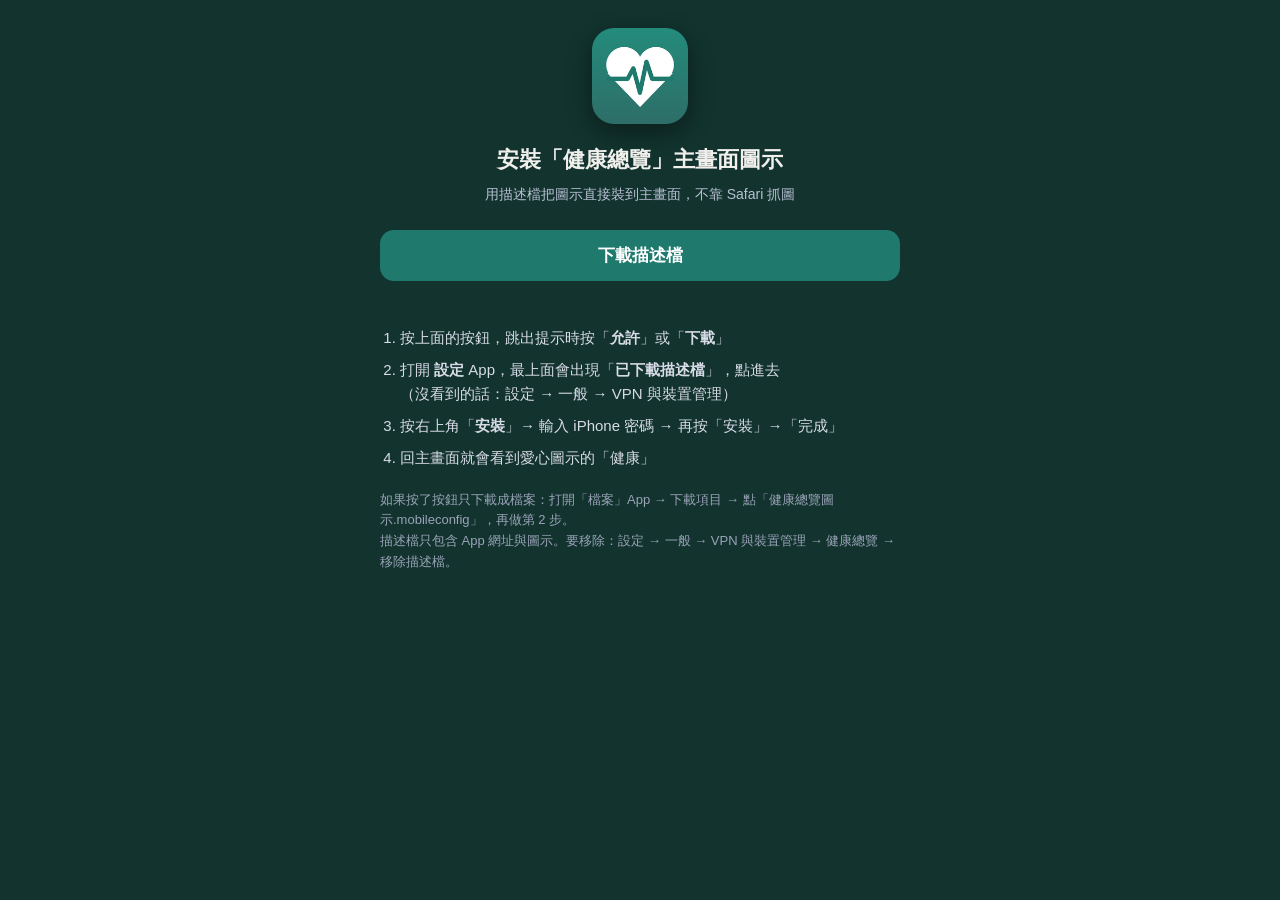
==== install-icon.html @ 59957656 "健康總覽 App 第一版 Co-Authored-By: Claude Opus 5.5 <noreply@anthropic.com>" ====
<!doctype html>
<html lang="zh-Hant">
<head>
<meta charset="utf-8">
<meta name="viewport" content="width=device-width, initial-scale=1">
<title>安裝主畫面圖示</title>
<style>
body { font-family: -apple-system, "PingFang TC", sans-serif; margin: 0; padding: 28px 20px 40px; background: #12332e; color: #f0efec; line-height: 1.6; }
.wrap { max-width: 520px; margin: 0 auto; }
img { display: block; width: 96px; height: 96px; border-radius: 22px; margin: 0 auto 18px; box-shadow: 0 8px 24px rgba(0,0,0,.4); }
h1 { font-size: 22px; text-align: center; margin: 0 0 6px; }
.sub { text-align: center; color: #b8bfd3; margin: 0 0 24px; font-size: 14px; }
button { display: block; width: 100%; padding: 14px; border: 0; border-radius: 14px; background: #1f7a6d; color: #fff; font-size: 17px; font-weight: 600; }
ol { padding-left: 20px; color: #d7dbe6; font-size: 15px; }
li { margin: 8px 0; }
.note { font-size: 13px; color: #9aa3b8; margin-top: 20px; }
#msg { text-align: center; font-size: 14px; color: #f5c04a; min-height: 20px; margin: 10px 0 0; }
</style>
</head>
<body>
<div class="wrap">
  <img src="icon-180.png" alt="健康圖示">
  <h1>安裝「健康總覽」主畫面圖示</h1>
  <p class="sub">用描述檔把圖示直接裝到主畫面，不靠 Safari 抓圖</p>
  <button id="dl">下載描述檔</button>
  <p id="msg"></p>
  <ol>
    <li>按上面的按鈕，跳出提示時按「<b>允許</b>」或「<b>下載</b>」</li>
    <li>打開 <b>設定</b> App，最上面會出現「<b>已下載描述檔</b>」，點進去<br>（沒看到的話：設定 → 一般 → VPN 與裝置管理）</li>
    <li>按右上角「<b>安裝</b>」→ 輸入 iPhone 密碼 → 再按「安裝」→「完成」</li>
    <li>回主畫面就會看到愛心圖示的「健康」</li>
  </ol>
  <p class="note">如果按了按鈕只下載成檔案：打開「檔案」App → 下載項目 → 點「健康總覽圖示.mobileconfig」，再做第 2 步。<br>
  描述檔只包含 App 網址與圖示。要移除：設定 → 一般 → VPN 與裝置管理 → 健康總覽 → 移除描述檔。</p>
</div>
<script>
// GitHub Pages 會把 .mobileconfig 當成文字顯示，所以改用指定正確類型的下載，iPhone 才會當成描述檔
document.getElementById('dl').addEventListener('click', async () => {
  const msg = document.getElementById('msg');
  msg.textContent = '準備中…';
  try {
    const text = await fetch('install-icon.mobileconfig', { cache: 'no-store' }).then(r => r.text());
    const blob = new Blob([text], { type: 'application/x-apple-aspen-config' });
    const a = document.createElement('a');
    a.href = URL.createObjectURL(blob);
    a.download = '健康總覽圖示.mobileconfig';
    document.body.appendChild(a);
    a.click();
    a.remove();
    msg.textContent = '下載好之後，請打開「設定」App 繼續安裝';
  } catch (e) {
    msg.textContent = '下載失敗，請確認有網路後再試一次';
  }
});
</script>
</body>
</html>
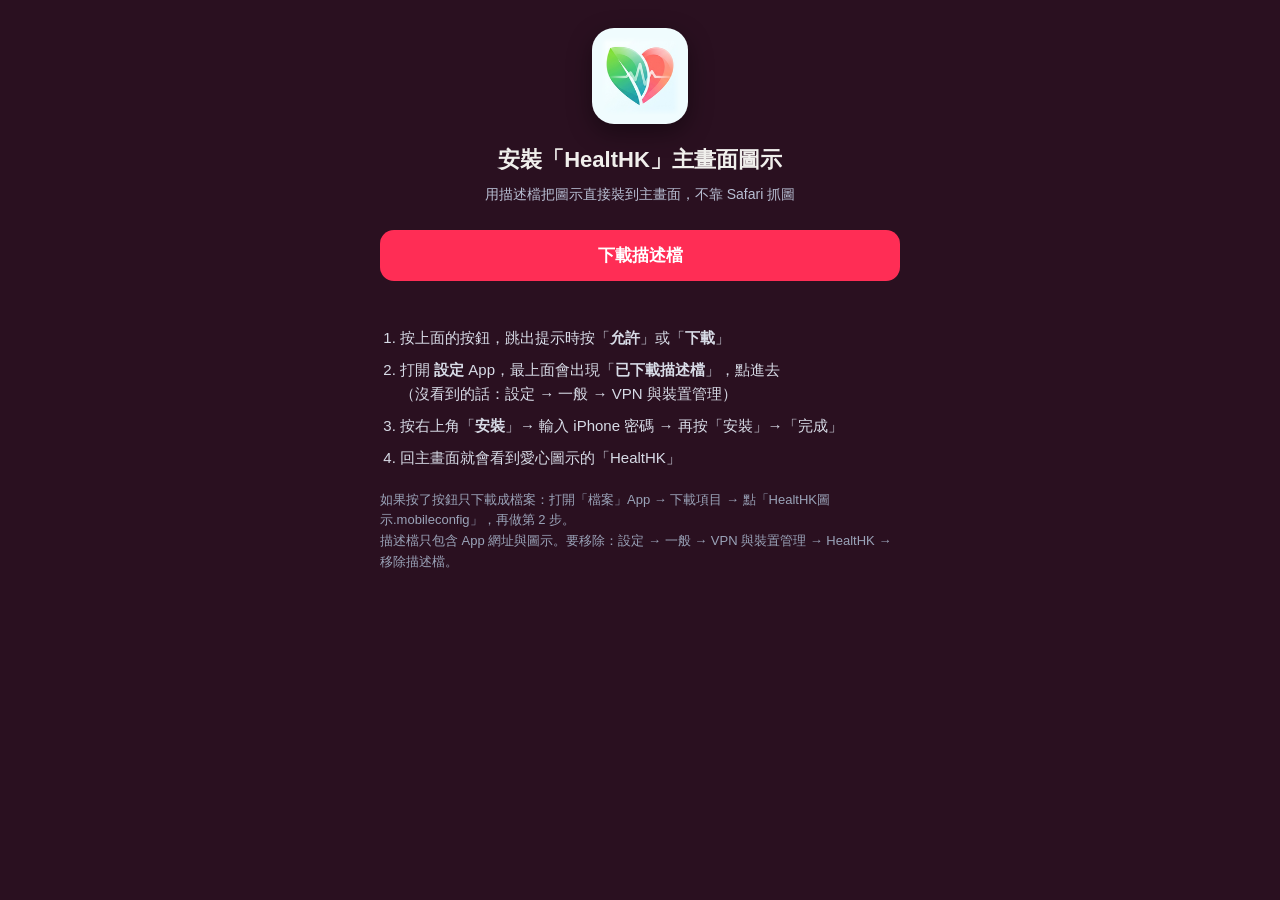
==== commit 27f3e830: "1.3.0: HealtHK 改名、新圖示、Apple 健康風格配色 Co-Authored-By: Claude Opus 5.5 <noreply@anthropic.com>" ====
--- a/install-icon.html
+++ b/install-icon.html
@@ -5,12 +5,12 @@
 <meta name="viewport" content="width=device-width, initial-scale=1">
 <title>安裝主畫面圖示</title>
 <style>
-body { font-family: -apple-system, "PingFang TC", sans-serif; margin: 0; padding: 28px 20px 40px; background: #12332e; color: #f0efec; line-height: 1.6; }
+body { font-family: -apple-system, "PingFang TC", sans-serif; margin: 0; padding: 28px 20px 40px; background: #2a1020; color: #f0efec; line-height: 1.6; }
 .wrap { max-width: 520px; margin: 0 auto; }
 img { display: block; width: 96px; height: 96px; border-radius: 22px; margin: 0 auto 18px; box-shadow: 0 8px 24px rgba(0,0,0,.4); }
 h1 { font-size: 22px; text-align: center; margin: 0 0 6px; }
 .sub { text-align: center; color: #b8bfd3; margin: 0 0 24px; font-size: 14px; }
-button { display: block; width: 100%; padding: 14px; border: 0; border-radius: 14px; background: #1f7a6d; color: #fff; font-size: 17px; font-weight: 600; }
+button { display: block; width: 100%; padding: 14px; border: 0; border-radius: 14px; background: #ff2d55; color: #fff; font-size: 17px; font-weight: 600; }
 ol { padding-left: 20px; color: #d7dbe6; font-size: 15px; }
 li { margin: 8px 0; }
 .note { font-size: 13px; color: #9aa3b8; margin-top: 20px; }
@@ -20,7 +20,7 @@
 <body>
 <div class="wrap">
   <img src="icon-180.png" alt="健康圖示">
-  <h1>安裝「健康總覽」主畫面圖示</h1>
+  <h1>安裝「HealtHK」主畫面圖示</h1>
   <p class="sub">用描述檔把圖示直接裝到主畫面，不靠 Safari 抓圖</p>
   <button id="dl">下載描述檔</button>
   <p id="msg"></p>
@@ -28,10 +28,10 @@
     <li>按上面的按鈕，跳出提示時按「<b>允許</b>」或「<b>下載</b>」</li>
     <li>打開 <b>設定</b> App，最上面會出現「<b>已下載描述檔</b>」，點進去<br>（沒看到的話：設定 → 一般 → VPN 與裝置管理）</li>
     <li>按右上角「<b>安裝</b>」→ 輸入 iPhone 密碼 → 再按「安裝」→「完成」</li>
-    <li>回主畫面就會看到愛心圖示的「健康」</li>
+    <li>回主畫面就會看到愛心圖示的「HealtHK」</li>
   </ol>
-  <p class="note">如果按了按鈕只下載成檔案：打開「檔案」App → 下載項目 → 點「健康總覽圖示.mobileconfig」，再做第 2 步。<br>
-  描述檔只包含 App 網址與圖示。要移除：設定 → 一般 → VPN 與裝置管理 → 健康總覽 → 移除描述檔。</p>
+  <p class="note">如果按了按鈕只下載成檔案：打開「檔案」App → 下載項目 → 點「HealtHK圖示.mobileconfig」，再做第 2 步。<br>
+  描述檔只包含 App 網址與圖示。要移除：設定 → 一般 → VPN 與裝置管理 → HealtHK → 移除描述檔。</p>
 </div>
 <script>
 // GitHub Pages 會把 .mobileconfig 當成文字顯示，所以改用指定正確類型的下載，iPhone 才會當成描述檔
@@ -43,7 +43,7 @@
     const blob = new Blob([text], { type: 'application/x-apple-aspen-config' });
     const a = document.createElement('a');
     a.href = URL.createObjectURL(blob);
-    a.download = '健康總覽圖示.mobileconfig';
+    a.download = 'HealtHK圖示.mobileconfig';
     document.body.appendChild(a);
     a.click();
     a.remove();
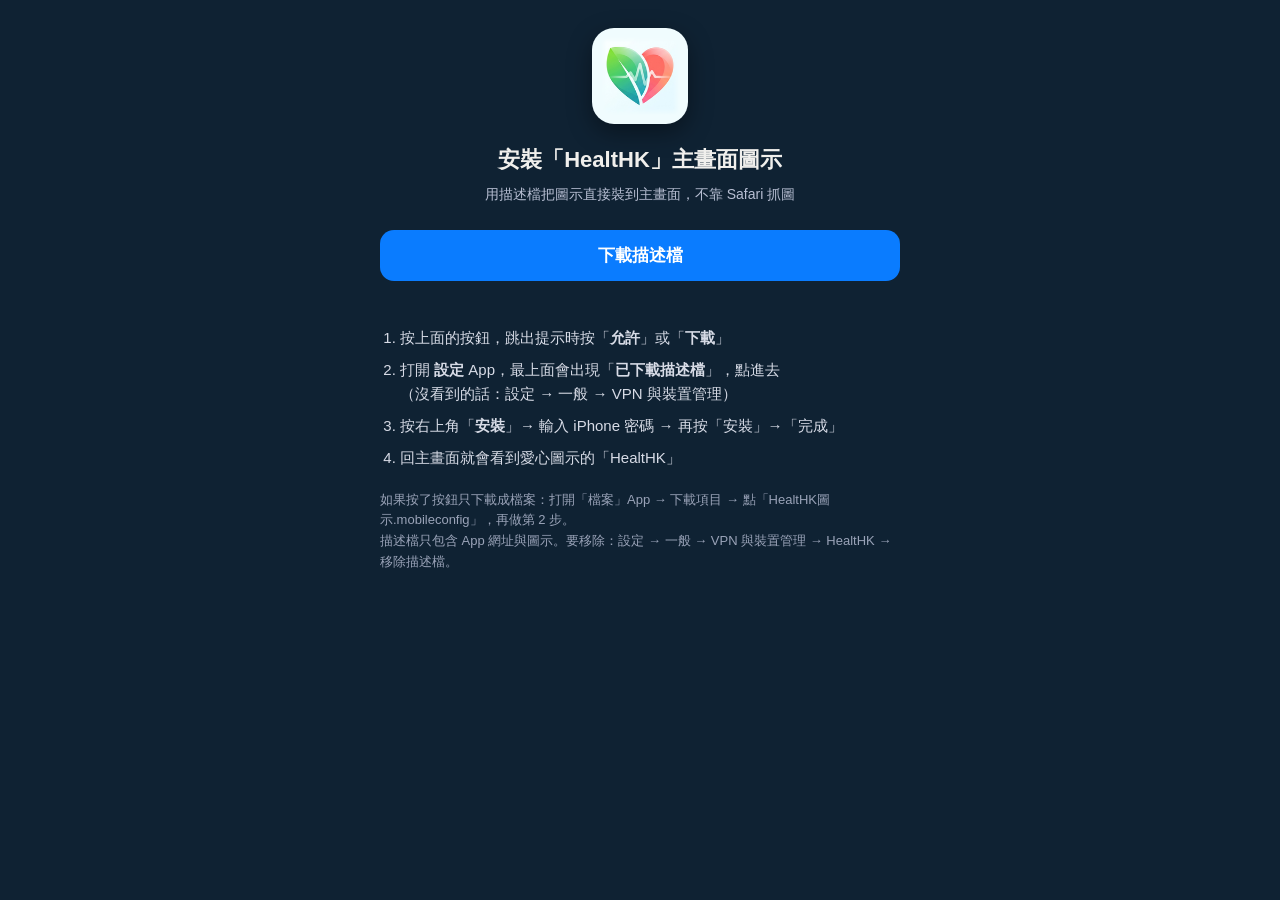
==== commit 9fa0fc0d: "1.3.1: 配色改成藍綠色系，拿掉粉紅 Co-Authored-By: Claude Opus 5.5 <noreply@anthropic.com>" ====
--- a/install-icon.html
+++ b/install-icon.html
@@ -5,12 +5,12 @@
 <meta name="viewport" content="width=device-width, initial-scale=1">
 <title>安裝主畫面圖示</title>
 <style>
-body { font-family: -apple-system, "PingFang TC", sans-serif; margin: 0; padding: 28px 20px 40px; background: #2a1020; color: #f0efec; line-height: 1.6; }
+body { font-family: -apple-system, "PingFang TC", sans-serif; margin: 0; padding: 28px 20px 40px; background: #0f2233; color: #f0efec; line-height: 1.6; }
 .wrap { max-width: 520px; margin: 0 auto; }
 img { display: block; width: 96px; height: 96px; border-radius: 22px; margin: 0 auto 18px; box-shadow: 0 8px 24px rgba(0,0,0,.4); }
 h1 { font-size: 22px; text-align: center; margin: 0 0 6px; }
 .sub { text-align: center; color: #b8bfd3; margin: 0 0 24px; font-size: 14px; }
-button { display: block; width: 100%; padding: 14px; border: 0; border-radius: 14px; background: #ff2d55; color: #fff; font-size: 17px; font-weight: 600; }
+button { display: block; width: 100%; padding: 14px; border: 0; border-radius: 14px; background: #0a7cff; color: #fff; font-size: 17px; font-weight: 600; }
 ol { padding-left: 20px; color: #d7dbe6; font-size: 15px; }
 li { margin: 8px 0; }
 .note { font-size: 13px; color: #9aa3b8; margin-top: 20px; }
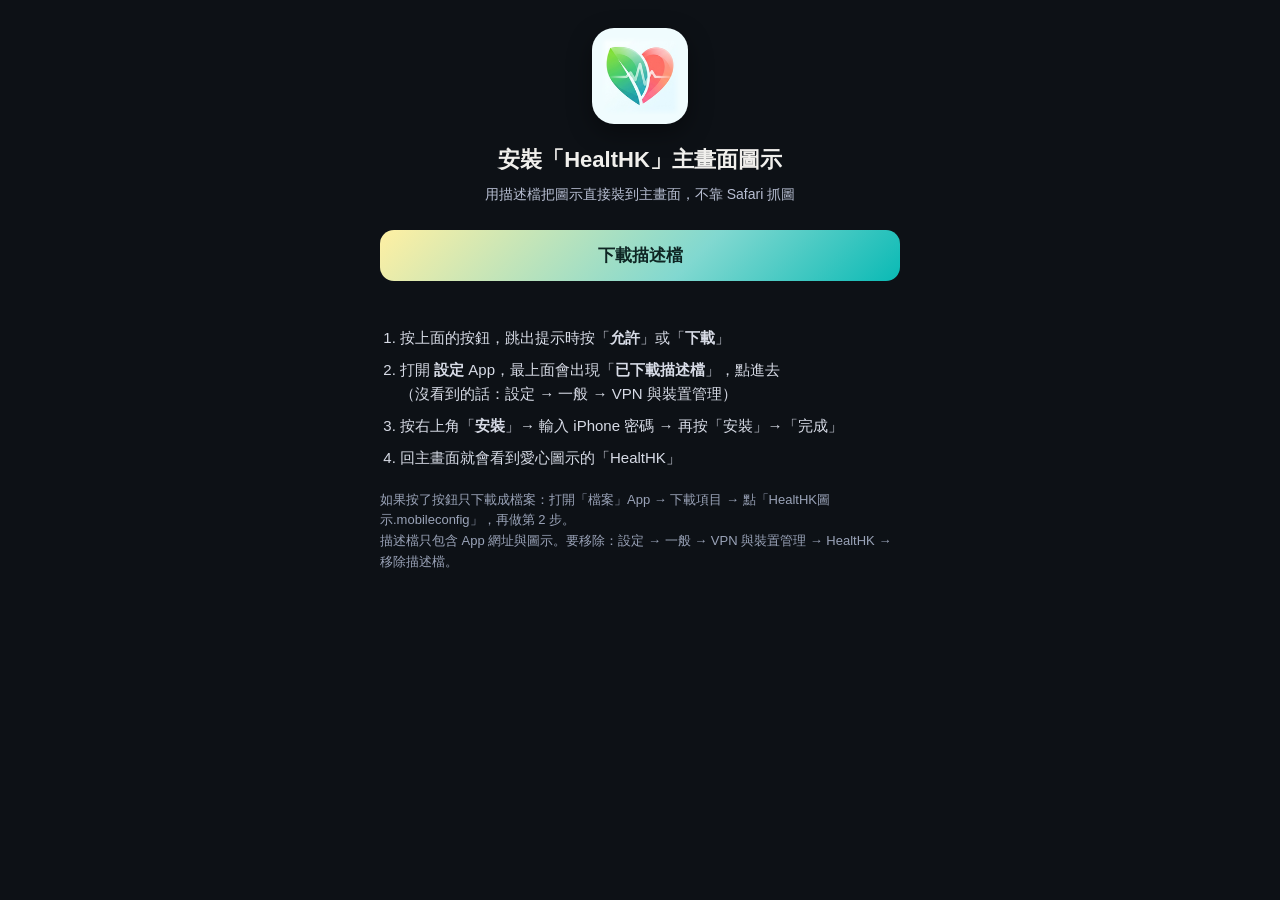
==== commit a242ec1d: "1.4.0: 深色底，主色鵝黃到 Tiffany 藍漸層 Co-Authored-By: Claude Opus 5.5 <noreply@anthropic.com>" ====
--- a/install-icon.html
+++ b/install-icon.html
@@ -5,12 +5,12 @@
 <meta name="viewport" content="width=device-width, initial-scale=1">
 <title>安裝主畫面圖示</title>
 <style>
-body { font-family: -apple-system, "PingFang TC", sans-serif; margin: 0; padding: 28px 20px 40px; background: #0f2233; color: #f0efec; line-height: 1.6; }
+body { font-family: -apple-system, "PingFang TC", sans-serif; margin: 0; padding: 28px 20px 40px; background: #0d1116; color: #f0efec; line-height: 1.6; }
 .wrap { max-width: 520px; margin: 0 auto; }
 img { display: block; width: 96px; height: 96px; border-radius: 22px; margin: 0 auto 18px; box-shadow: 0 8px 24px rgba(0,0,0,.4); }
 h1 { font-size: 22px; text-align: center; margin: 0 0 6px; }
 .sub { text-align: center; color: #b8bfd3; margin: 0 0 24px; font-size: 14px; }
-button { display: block; width: 100%; padding: 14px; border: 0; border-radius: 14px; background: #0a7cff; color: #fff; font-size: 17px; font-weight: 600; }
+button { display: block; width: 100%; padding: 14px; border: 0; border-radius: 14px; background: linear-gradient(135deg,#fff0a3,#81d8d0 60%,#0abab5); color: #0f2624; font-size: 17px; font-weight: 600; }
 ol { padding-left: 20px; color: #d7dbe6; font-size: 15px; }
 li { margin: 8px 0; }
 .note { font-size: 13px; color: #9aa3b8; margin-top: 20px; }
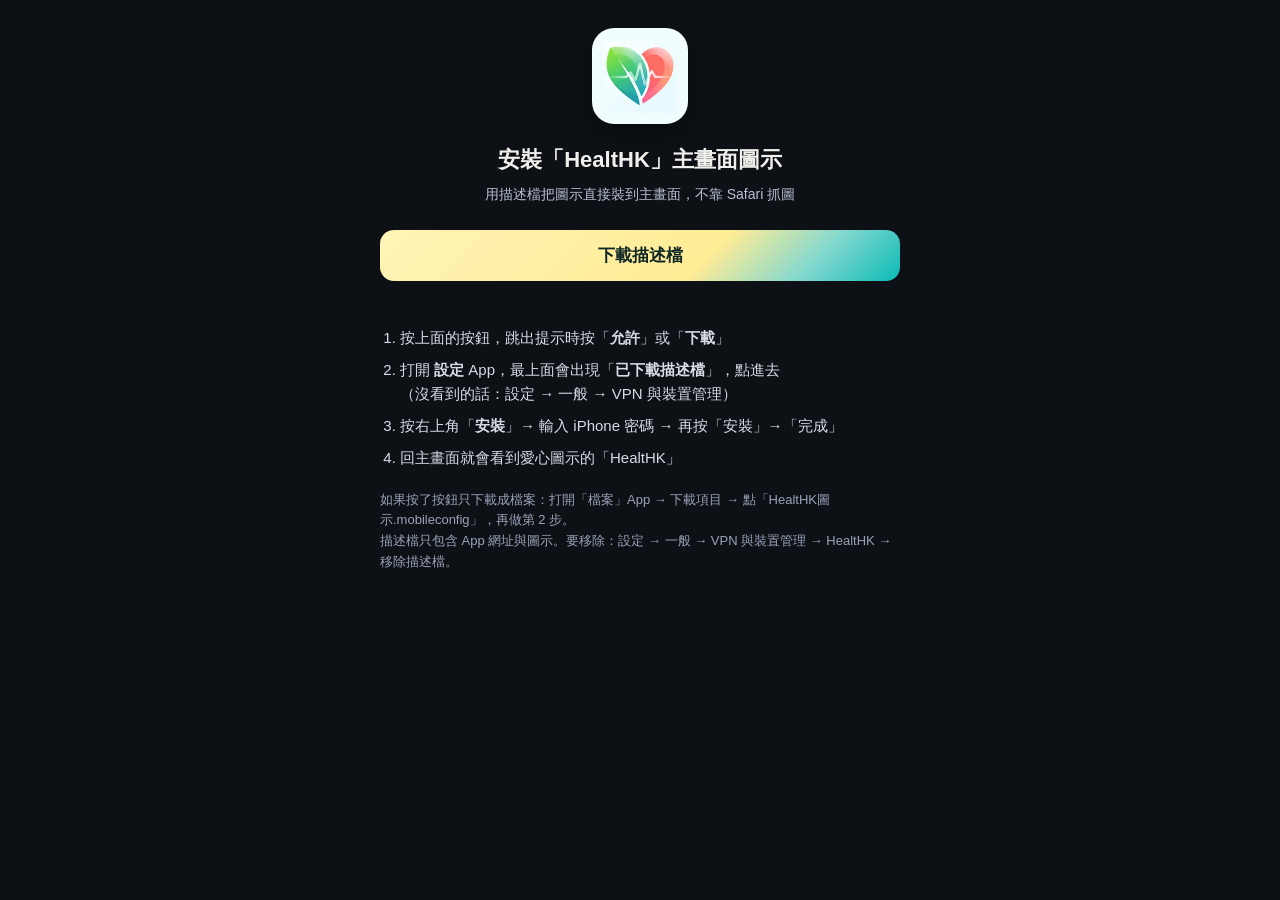
==== commit b5da7e7e: "1.4.1: 鵝黃佔漸層 2/3 Co-Authored-By: Claude Opus 5.5 <noreply@anthropic.com>" ====
--- a/install-icon.html
+++ b/install-icon.html
@@ -10,7 +10,7 @@
 img { display: block; width: 96px; height: 96px; border-radius: 22px; margin: 0 auto 18px; box-shadow: 0 8px 24px rgba(0,0,0,.4); }
 h1 { font-size: 22px; text-align: center; margin: 0 0 6px; }
 .sub { text-align: center; color: #b8bfd3; margin: 0 0 24px; font-size: 14px; }
-button { display: block; width: 100%; padding: 14px; border: 0; border-radius: 14px; background: linear-gradient(135deg,#fff0a3,#81d8d0 60%,#0abab5); color: #0f2624; font-size: 17px; font-weight: 600; }
+button { display: block; width: 100%; padding: 14px; border: 0; border-radius: 14px; background: linear-gradient(135deg,#fff4b8,#ffec95 62%,#81d8d0 82%,#0abab5); color: #0f2624; font-size: 17px; font-weight: 600; }
 ol { padding-left: 20px; color: #d7dbe6; font-size: 15px; }
 li { margin: 8px 0; }
 .note { font-size: 13px; color: #9aa3b8; margin-top: 20px; }
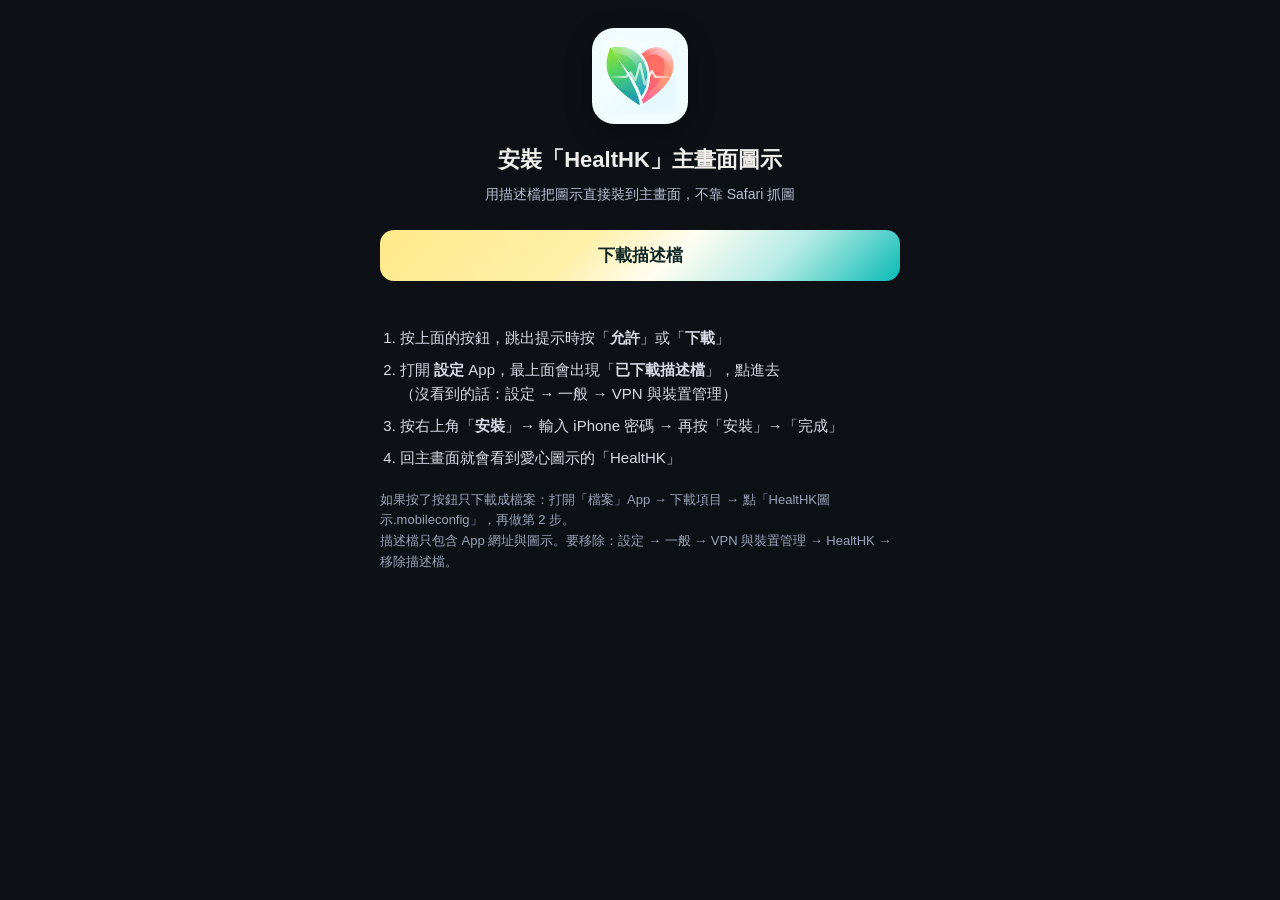
==== commit ef792885: "1.4.2: 鵝黃→白→Tiffany 藍漸層 Co-Authored-By: Claude Opus 5.5 <noreply@anthropic.com>" ====
--- a/install-icon.html
+++ b/install-icon.html
@@ -10,7 +10,7 @@
 img { display: block; width: 96px; height: 96px; border-radius: 22px; margin: 0 auto 18px; box-shadow: 0 8px 24px rgba(0,0,0,.4); }
 h1 { font-size: 22px; text-align: center; margin: 0 0 6px; }
 .sub { text-align: center; color: #b8bfd3; margin: 0 0 24px; font-size: 14px; }
-button { display: block; width: 100%; padding: 14px; border: 0; border-radius: 14px; background: linear-gradient(135deg,#fff4b8,#ffec95 62%,#81d8d0 82%,#0abab5); color: #0f2624; font-size: 17px; font-weight: 600; }
+button { display: block; width: 100%; padding: 14px; border: 0; border-radius: 14px; background: linear-gradient(135deg,#ffe98a,#fff0a8 38%,#fffdf3 56%,#b5ebe5 76%,#0abab5); color: #0f2624; font-size: 17px; font-weight: 600; }
 ol { padding-left: 20px; color: #d7dbe6; font-size: 15px; }
 li { margin: 8px 0; }
 .note { font-size: 13px; color: #9aa3b8; margin-top: 20px; }
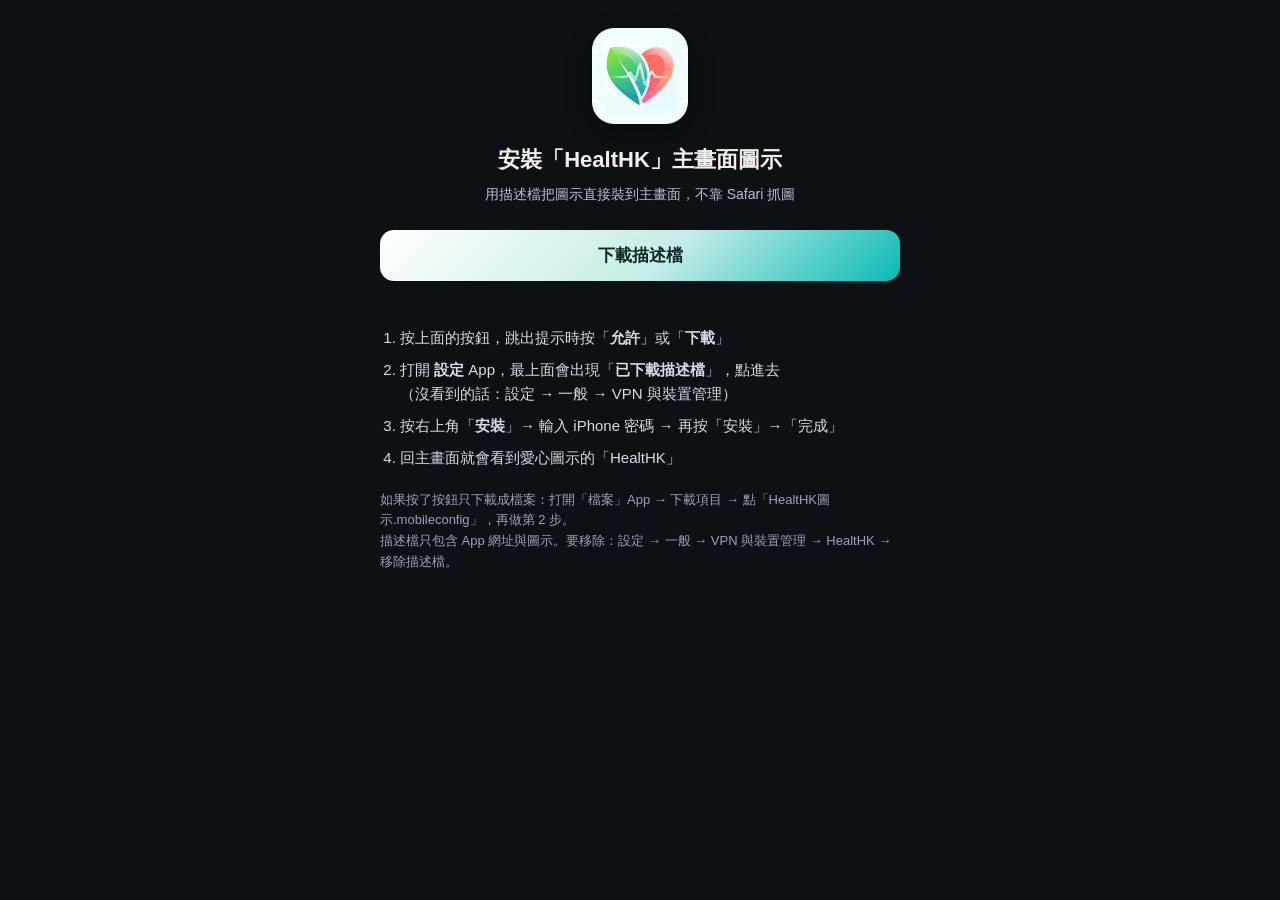
==== commit e825719f: "1.4.3: 白→Tiffany 藍漸層，拿掉鵝黃 Co-Authored-By: Claude Opus 5.5 <noreply@anthropic.com>" ====
--- a/install-icon.html
+++ b/install-icon.html
@@ -10,7 +10,7 @@
 img { display: block; width: 96px; height: 96px; border-radius: 22px; margin: 0 auto 18px; box-shadow: 0 8px 24px rgba(0,0,0,.4); }
 h1 { font-size: 22px; text-align: center; margin: 0 0 6px; }
 .sub { text-align: center; color: #b8bfd3; margin: 0 0 24px; font-size: 14px; }
-button { display: block; width: 100%; padding: 14px; border: 0; border-radius: 14px; background: linear-gradient(135deg,#ffe98a,#fff0a8 38%,#fffdf3 56%,#b5ebe5 76%,#0abab5); color: #0f2624; font-size: 17px; font-weight: 600; }
+button { display: block; width: 100%; padding: 14px; border: 0; border-radius: 14px; background: linear-gradient(135deg,#ffffff,#c4ece8 55%,#0abab5); color: #0f2624; font-size: 17px; font-weight: 600; }
 ol { padding-left: 20px; color: #d7dbe6; font-size: 15px; }
 li { margin: 8px 0; }
 .note { font-size: 13px; color: #9aa3b8; margin-top: 20px; }
